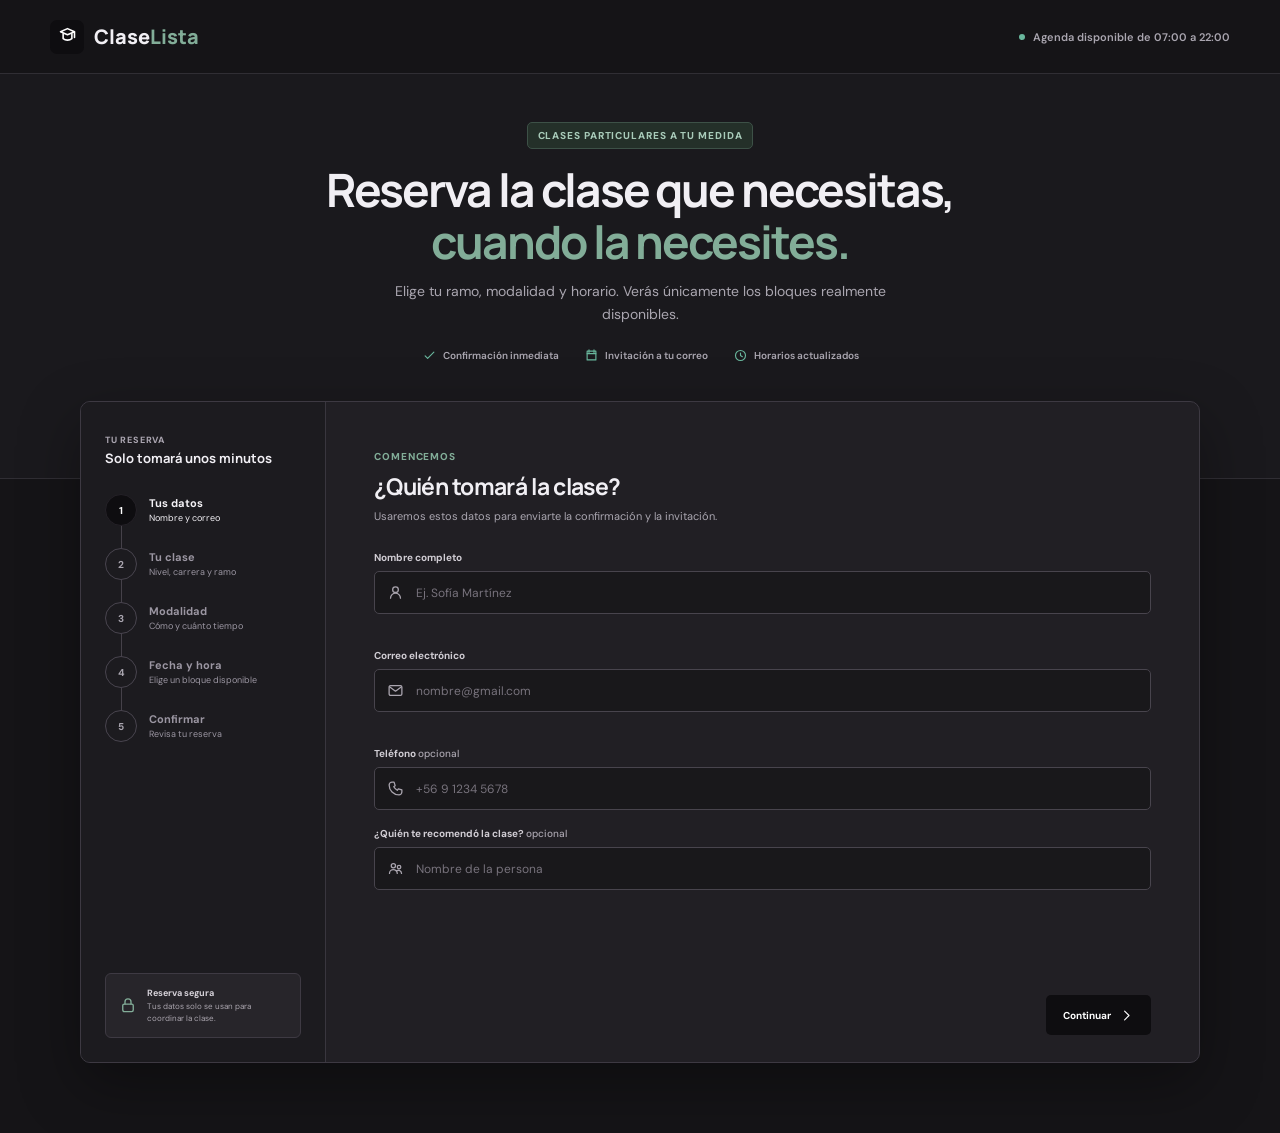
==== index.html @ 302596b5 "Refine home class pricing and travel rules" ====
<!doctype html>
<html lang="es">
  <head>
    <meta charset="UTF-8" />
    <meta name="viewport" content="width=device-width, initial-scale=1" />
    <meta name="description" content="Reserva una clase particular según tu carrera, ramo y disponibilidad." />
    <title>ClaseLista · Agenda tu clase</title>
    <link rel="preconnect" href="https://fonts.googleapis.com" />
    <link rel="preconnect" href="https://fonts.gstatic.com" crossorigin />
    <link href="https://fonts.googleapis.com/css2?family=DM+Sans:wght@400;500;600;700&family=Manrope:wght@600;700;800&display=swap" rel="stylesheet" />
    <link rel="stylesheet" href="styles.css" />
  </head>
  <body>
    <header class="site-header">
      <a class="brand" href="#" aria-label="ClaseLista">
        <span class="brand-mark">
          <svg viewBox="0 0 24 24" aria-hidden="true"><path d="M4 6.5 12 3l8 3.5-8 3.5-8-3.5Z"/><path d="M7 9v5.5c2.8 2.2 7.2 2.2 10 0V9M20 7v6"/></svg>
        </span>
        <span>Clase<span>Lista</span></span>
      </a>
      <div class="header-help">
        <span class="status-dot"></span>
        Agenda disponible de 07:00 a 22:00
      </div>
    </header>

    <main>
      <section class="hero">
        <div class="hero-copy">
          <span class="pill">Clases particulares a tu medida</span>
          <h1>Reserva la clase que necesitas, <em>cuando la necesites.</em></h1>
          <p>Elige tu ramo, modalidad y horario. Verás únicamente los bloques realmente disponibles.</p>
          <div class="trust-row">
            <span><svg viewBox="0 0 24 24"><path d="m5 12.5 4 4 10-10"/></svg> Confirmación inmediata</span>
            <span><svg viewBox="0 0 24 24"><path d="M5 5h14v14H5z"/><path d="M8 3v4M16 3v4M5 9h14"/></svg> Invitación a tu correo</span>
            <span><svg viewBox="0 0 24 24"><circle cx="12" cy="12" r="8"/><path d="M12 8v4l3 2"/></svg> Horarios actualizados</span>
          </div>
        </div>
      </section>

      <section class="booking-shell">
        <aside class="steps-panel">
          <div class="steps-intro">
            <span>Tu reserva</span>
            <strong>Solo tomará unos minutos</strong>
          </div>
          <ol class="steps" id="steps">
            <li class="active" data-step-indicator="1"><i>1</i><div><strong>Tus datos</strong><span>Nombre y correo</span></div></li>
            <li data-step-indicator="2"><i>2</i><div><strong>Tu clase</strong><span>Nivel, carrera y ramo</span></div></li>
            <li data-step-indicator="3"><i>3</i><div><strong>Modalidad</strong><span>Cómo y cuánto tiempo</span></div></li>
            <li data-step-indicator="4"><i>4</i><div><strong>Fecha y hora</strong><span>Elige un bloque disponible</span></div></li>
            <li data-step-indicator="5"><i>5</i><div><strong>Confirmar</strong><span>Revisa tu reserva</span></div></li>
          </ol>
          <div class="secure-note">
            <svg viewBox="0 0 24 24"><rect x="5" y="10" width="14" height="10" rx="2"/><path d="M8 10V7a4 4 0 0 1 8 0v3"/></svg>
            <div><strong>Reserva segura</strong><span>Tus datos solo se usan para coordinar la clase.</span></div>
          </div>
        </aside>

        <div class="booking-card">
          <div class="mobile-progress">
            <div><span id="mobileStepLabel">Paso 1 de 5</span><strong id="mobileStepName">Tus datos</strong></div>
            <span id="progressPercent">20%</span>
            <div class="progress-track"><i id="progressBar"></i></div>
          </div>

          <form id="bookingForm" novalidate>
            <section class="form-step active" data-step="1">
              <div class="step-heading">
                <span class="step-kicker">Comencemos</span>
                <h2>¿Quién tomará la clase?</h2>
                <p>Usaremos estos datos para enviarte la confirmación y la invitación.</p>
              </div>
              <div class="field-grid">
                <label class="field full">
                  <span>Nombre completo</span>
                  <div class="input-wrap">
                    <svg viewBox="0 0 24 24"><circle cx="12" cy="8" r="4"/><path d="M5 20a7 7 0 0 1 14 0"/></svg>
                    <input name="name" autocomplete="name" required placeholder="Ej. Sofía Martínez" />
                  </div>
                  <small class="field-error"></small>
                </label>
                <label class="field full">
                  <span>Correo electrónico</span>
                  <div class="input-wrap">
                    <svg viewBox="0 0 24 24"><rect x="3" y="5" width="18" height="14" rx="2"/><path d="m4 7 8 6 8-6"/></svg>
                    <input name="email" type="email" autocomplete="email" required placeholder="nombre@gmail.com" />
                  </div>
                  <small class="field-error"></small>
                </label>
                <label class="field full">
                  <span>Teléfono <b>opcional</b></span>
                  <div class="input-wrap">
                    <svg viewBox="0 0 24 24"><path d="M7 3h3l1.5 5-2 1.5a15 15 0 0 0 5 5l1.5-2L21 14v3c0 2-2 4-4 4A14 14 0 0 1 3 7c0-2 2-4 4-4Z"/></svg>
                    <input name="phone" type="tel" autocomplete="tel" placeholder="+56 9 1234 5678" />
                  </div>
                </label>
                <label class="field full">
                  <span>¿Quién te recomendó la clase? <b>opcional</b></span>
                  <div class="input-wrap">
                    <svg viewBox="0 0 24 24"><circle cx="9" cy="8" r="3"/><circle cx="17" cy="10" r="2.5"/><path d="M3.5 19a5.5 5.5 0 0 1 11 0M14 15a4.5 4.5 0 0 1 6.5 4"/></svg>
                    <input name="referral" placeholder="Nombre de la persona" />
                  </div>
                </label>
              </div>
            </section>

            <section class="form-step" data-step="2">
              <div class="step-heading">
                <span class="step-kicker">Cuéntame qué necesitas</span>
                <h2>Elige tu nivel y ramo</h2>
                <p>Las opciones se adaptarán según estudies en colegio o universidad.</p>
              </div>
              <fieldset class="choice-group">
                <legend>¿Dónde estudias?</legend>
                <div class="choice-grid two">
                  <label class="choice-card">
                    <input type="radio" name="level" value="Colegio" required />
                    <span class="choice-icon coral"><svg viewBox="0 0 24 24"><path d="M4 10 12 5l8 5-8 5-8-5Z"/><path d="M7 13v4c3 2 7 2 10 0v-4"/></svg></span>
                    <span><strong>Colegio</strong><small>Enseñanza básica o media</small></span>
                    <i class="check"></i>
                  </label>
                  <label class="choice-card">
                    <input type="radio" name="level" value="Universidad" required />
                    <span class="choice-icon purple"><svg viewBox="0 0 24 24"><path d="M3 10h18M5 10v8M9 10v8M15 10v8M19 10v8M3 19h18M12 4l9 4H3l9-4Z"/></svg></span>
                    <span><strong>Universidad</strong><small>Carrera técnica o profesional</small></span>
                    <i class="check"></i>
                  </label>
                </div>
                <small class="group-error"></small>
              </fieldset>

              <div id="schoolFields" class="conditional-fields" hidden>
                <label class="field">
                  <span>Curso</span>
                  <select name="schoolGrade">
                    <option value="">Selecciona tu curso</option>
                    <optgroup label="Enseñanza básica">
                      <option>5° básico</option><option>6° básico</option><option>7° básico</option><option>8° básico</option>
                    </optgroup>
                    <optgroup label="Enseñanza media">
                      <option>1° medio</option><option>2° medio</option><option>3° medio</option><option>4° medio</option>
                    </optgroup>
                  </select>
                  <small class="field-error"></small>
                </label>
                <label class="field">
                  <span>Asignatura</span>
                  <select name="schoolSubject">
                    <option value="">Selecciona una asignatura</option>
                    <option>Matemática</option><option>Física</option><option>Química</option><option>Biología</option>
                    <option>Lenguaje</option><option>Inglés</option><option>Historia</option>
                  </select>
                  <small class="field-error"></small>
                </label>
              </div>

              <div id="universityFields" class="conditional-fields" hidden>
                <label class="field">
                  <span>Carrera</span>
                  <select name="career" id="careerSelect">
                    <option value="">Selecciona tu carrera</option>
                  </select>
                  <small class="field-error"></small>
                </label>
                <label class="field">
                  <span>Ramo</span>
                  <select name="subject" id="subjectSelect" disabled>
                    <option value="">Primero selecciona una carrera</option>
                  </select>
                  <small class="field-error"></small>
                </label>
              </div>
              <label class="field topic-field">
                <span>¿Qué contenido necesitas revisar? <b>opcional</b></span>
                <textarea name="topic" rows="3" placeholder="Ej. Derivadas parciales, preparación para una prueba..."></textarea>
              </label>
            </section>

            <section class="form-step" data-step="3">
              <div class="step-heading">
                <span class="step-kicker">Personaliza tu clase</span>
                <h2>¿Cómo prefieres estudiar?</h2>
                <p>Elige una modalidad y la duración que más te acomode.</p>
              </div>
              <fieldset class="choice-group">
                <legend>Tipo de clase</legend>
                <div class="choice-grid two">
                  <label class="choice-card">
                    <input type="radio" name="classType" value="Individual" required />
                    <span class="choice-icon green"><svg viewBox="0 0 24 24"><circle cx="12" cy="8" r="4"/><path d="M5 20a7 7 0 0 1 14 0"/></svg></span>
                    <span><strong>Individual</strong><small>Clase para una persona</small></span>
                    <i class="check"></i>
                  </label>
                  <label class="choice-card">
                    <input type="radio" name="classType" value="Grupal" required />
                    <span class="choice-icon green"><svg viewBox="0 0 24 24"><circle cx="8" cy="8" r="3"/><circle cx="17" cy="9" r="3"/><path d="M2.5 19a5.5 5.5 0 0 1 11 0M13 15a5 5 0 0 1 8.5 4"/></svg></span>
                    <span><strong>Grupal</strong><small>Clase para dos o más personas</small></span>
                    <i class="check"></i>
                  </label>
                </div>
                <small class="group-error"></small>
              </fieldset>

              <div class="group-members" id="groupMembers" hidden>
                <div class="group-members-heading">
                  <div><strong>Correos de los integrantes</strong><span>Todos recibirán la invitación de Calendar.</span></div>
                  <button type="button" id="addMemberButton"><svg viewBox="0 0 24 24"><path d="M12 5v14M5 12h14"/></svg> Agregar correo</button>
                </div>
                <div id="memberEmailList"></div>
                <small class="group-members-error" id="memberEmailsError"></small>
              </div>

              <fieldset class="choice-group">
                <legend>Modalidad</legend>
                <div class="choice-grid three">
                  <label class="choice-card vertical">
                    <input type="radio" name="modality" value="Online" required />
                    <span class="choice-icon blue"><svg viewBox="0 0 24 24"><rect x="3" y="5" width="18" height="13" rx="2"/><path d="M8 21h8M12 18v3"/></svg></span>
                    <span><strong>Online</strong><small>Google Meet</small></span><i class="check"></i>
                  </label>
                  <label class="choice-card vertical">
                    <input type="radio" name="modality" value="Universidad" required />
                    <span class="choice-icon purple"><svg viewBox="0 0 24 24"><path d="M4 20h16M6 20V9l6-4 6 4v11M9 12h6M9 16h6"/></svg></span>
                    <span><strong>Universidad</strong><small>Punto acordado</small></span><i class="check"></i>
                  </label>
                  <label class="choice-card vertical">
                    <input type="radio" name="modality" value="A domicilio" required />
                    <span class="choice-icon green"><svg viewBox="0 0 24 24"><path d="m3 11 9-7 9 7M5 10v10h14V10M9 20v-6h6v6"/></svg></span>
                    <span><strong>A domicilio</strong><small>Voy a tu dirección</small></span><i class="check"></i>
                  </label>
                </div>
                <small class="group-error"></small>
              </fieldset>

              <label class="field location-field" id="locationField" hidden>
                <span id="locationLabel">Lugar de la clase</span>
                <div class="input-wrap">
                  <svg viewBox="0 0 24 24"><path d="M20 10c0 5-8 11-8 11S4 15 4 10a8 8 0 1 1 16 0Z"/><circle cx="12" cy="10" r="2.5"/></svg>
                  <input name="location" placeholder="Escribe la dirección o lugar" />
                </div>
                <small class="field-error"></small>
              </label>
              <div class="travel-quote" id="travelQuote" hidden>
                <svg viewBox="0 0 24 24"><path d="M4 17h16M6 17l1-7h10l1 7M8 10l1-3h6l1 3M7 20h.01M17 20h.01"/></svg>
                <div><span>Costo adicional por clase a domicilio</span><strong id="travelQuotePrice"></strong><small id="travelQuoteDetail"></small></div>
              </div>

              <fieldset class="choice-group duration-group">
                <legend>Duración</legend>
                <div class="duration-grid" id="durationGrid">
                  <label><input type="radio" name="duration" value="60" required /><span><strong>1 hora</strong><small data-price="60">$15.000</small></span></label>
                  <label><input type="radio" name="duration" value="90" required /><span><strong>1,5 horas</strong><small data-price="90">$22.500</small></span></label>
                  <label><input type="radio" name="duration" value="120" required /><span><strong>2 horas</strong><small data-price="120">$30.000</small></span></label>
                </div>
                <p class="price-note">Valor base: <strong>$15.000 por hora</strong>. El total se muestra antes de confirmar.</p>
                <small class="group-error"></small>
              </fieldset>
            </section>

            <section class="form-step schedule-step" data-step="4">
              <div class="step-heading">
                <span class="step-kicker">Horarios disponibles</span>
                <h2>Elige el día y la hora</h2>
                <p>Solo mostramos bloques compatibles con la duración elegida y la agenda actual.</p>
              </div>
              <div class="schedule-layout">
                <div class="calendar">
                  <div class="calendar-header">
                    <button type="button" id="previousMonth" aria-label="Mes anterior"><svg viewBox="0 0 24 24"><path d="m15 5-7 7 7 7"/></svg></button>
                    <strong id="monthTitle"></strong>
                    <button type="button" id="nextMonth" aria-label="Mes siguiente"><svg viewBox="0 0 24 24"><path d="m9 5 7 7-7 7"/></svg></button>
                  </div>
                  <div class="weekdays"><span>Lun</span><span>Mar</span><span>Mié</span><span>Jue</span><span>Vie</span><span>Sáb</span><span>Dom</span></div>
                  <div class="calendar-days" id="calendarDays"></div>
                  <div class="calendar-legend"><i></i> Día con horarios disponibles</div>
                </div>
                <div class="time-panel">
                  <div class="time-heading">
                    <div><span>Horarios para</span><strong id="selectedDateLabel">Selecciona un día</strong></div>
                    <button type="button" id="refreshAvailability" title="Actualizar disponibilidad"><svg viewBox="0 0 24 24"><path d="M20 11a8 8 0 1 0-2 5.5M20 5v6h-6"/></svg></button>
                  </div>
                  <div class="availability-status" id="availabilityStatus"></div>
                  <div class="time-slots" id="timeSlots">
                    <div class="slot-placeholder"><svg viewBox="0 0 24 24"><path d="M5 5h14v14H5zM8 3v4M16 3v4M5 9h14"/></svg><span>Selecciona una fecha para ver las horas.</span></div>
                  </div>
                </div>
              </div>
              <small class="schedule-error" id="scheduleError"></small>
            </section>

            <section class="form-step" data-step="5">
              <div class="step-heading">
                <span class="step-kicker">Ya casi está</span>
                <h2>Revisa y confirma tu clase</h2>
                <p>Al confirmar recibirás una invitación de Google Calendar en tu correo.</p>
              </div>
              <div class="summary-card">
                <div class="summary-main">
                  <span class="summary-date"><strong id="summaryDay"></strong><small id="summaryMonth"></small></span>
                  <div><span id="summarySubject"></span><h3 id="summaryTitle"></h3><p id="summaryDateTime"></p></div>
                </div>
                <div class="summary-grid">
                  <div><svg viewBox="0 0 24 24"><circle cx="12" cy="12" r="8"/><path d="M12 8v4l3 2"/></svg><span>Duración<strong id="summaryDuration"></strong></span></div>
                  <div><svg viewBox="0 0 24 24"><path d="M20 10c0 5-8 11-8 11S4 15 4 10a8 8 0 1 1 16 0Z"/><circle cx="12" cy="10" r="2.5"/></svg><span>Modalidad<strong id="summaryModality"></strong></span></div>
                  <div><svg viewBox="0 0 24 24"><circle cx="12" cy="8" r="4"/><path d="M5 20a7 7 0 0 1 14 0"/></svg><span>Estudiante<strong id="summaryStudent"></strong></span></div>
                  <div><svg viewBox="0 0 24 24"><circle cx="8" cy="8" r="3"/><circle cx="17" cy="9" r="3"/><path d="M2.5 19a5.5 5.5 0 0 1 11 0M13 15a5 5 0 0 1 8.5 4"/></svg><span>Tipo de clase<strong id="summaryClassType"></strong></span></div>
                  <div><svg viewBox="0 0 24 24"><rect x="3" y="5" width="18" height="14" rx="2"/><path d="m4 7 8 6 8-6"/></svg><span>Invitación a<strong id="summaryEmail"></strong></span></div>
                </div>
                <div class="summary-breakdown" id="summaryTravelBreakdown" hidden><span>Clase</span><strong id="summaryBasePrice"></strong><span>Adicional a domicilio</span><strong id="summaryTravelPrice"></strong></div>
                <div class="summary-total"><span>Total de la clase<small>Clase y traslado, cuando corresponda</small></span><strong id="summaryPrice"></strong></div>
              </div>
              <label class="terms"><input type="checkbox" name="terms" required /><i></i><span>Confirmo que los datos son correctos y acepto que me contacten para coordinar esta clase.</span></label>
              <small class="terms-error"></small>
              <div class="calendar-notice"><svg viewBox="0 0 24 24"><path d="M5 5h14v14H5zM8 3v4M16 3v4M5 9h14"/><path d="m9 14 2 2 4-4"/></svg><span>La reserva se agregará automáticamente al calendario y recibirás la invitación en <strong id="noticeEmail"></strong>.</span></div>
            </section>

            <div class="form-alert" id="formAlert" role="alert"></div>
            <div class="form-actions">
              <button class="button back" id="backButton" type="button" hidden><svg viewBox="0 0 24 24"><path d="m15 5-7 7 7 7"/></svg> Atrás</button>
              <span></span>
              <button class="button primary" id="nextButton" type="button">Continuar <svg viewBox="0 0 24 24"><path d="m9 5 7 7-7 7"/></svg></button>
              <button class="button primary confirm" id="submitButton" type="submit" hidden>Confirmar reserva <svg viewBox="0 0 24 24"><path d="m5 12.5 4 4 10-10"/></svg></button>
            </div>
          </form>
        </div>
      </section>
    </main>

    <dialog id="successDialog" class="success-dialog">
      <div class="success-icon"><svg viewBox="0 0 24 24"><path d="m5 12.5 4 4 10-10"/></svg></div>
      <span class="step-kicker">Reserva confirmada</span>
      <h2>¡Tu clase quedó agendada!</h2>
      <p id="successMessage"></p>
      <div class="success-details" id="successDetails"></div>
      <a class="button calendar-link" id="calendarLink" target="_blank" rel="noopener" hidden>Ver evento en Google Calendar</a>
      <button class="button primary" id="newBookingButton" type="button">Agendar otra clase</button>
    </dialog>

    <div class="toast" id="toast" role="status"></div>
    <script src="app.js"></script>
  </body>
</html>
---- styles.css ----
:root {
  --ink: #18171b;
  --muted: #706d75;
  --line: #dedce1;
  --surface: #fff;
  --soft: #f3f2f4;
  --primary: #527565;
  --primary-dark: #3f5d50;
  --primary-soft: #e5ece8;
  --green: #276e59;
  --danger: #9b3c43;
  --shadow: 0 18px 48px rgba(20, 18, 24, .09);
}

* { box-sizing: border-box; }
html { min-width: 320px; background: #f3f2f4; }
body { margin: 0; overflow-x: hidden; color: var(--ink); font-family: "DM Sans", system-ui, sans-serif; -webkit-font-smoothing: antialiased; }
button, input, select, textarea { font: inherit; }
button { color: inherit; }
svg { display: block; fill: none; stroke: currentColor; stroke-linecap: round; stroke-linejoin: round; stroke-width: 1.8; }
[hidden] { display: none !important; }

.site-header {
  display: flex; align-items: center; justify-content: space-between; height: 74px; padding: 0 max(24px, calc((100% - 1180px) / 2));
  border-bottom: 1px solid var(--line); background: rgba(255,255,255,.96); backdrop-filter: blur(8px);
}
.brand { display: flex; align-items: center; gap: 10px; color: var(--ink); font-family: Manrope, sans-serif; font-size: 20px; font-weight: 800; text-decoration: none; }
.brand > span:last-child span { color: var(--primary); }
.brand-mark { display: grid; width: 34px; height: 34px; place-items: center; border-radius: 7px; color: #fff; background: #211f25; }
.brand-mark svg { width: 21px; }
.header-help { display: flex; align-items: center; gap: 8px; color: var(--muted); font-size: 11px; font-weight: 600; }
.status-dot { width: 6px; height: 6px; border-radius: 50%; background: var(--green); }

.hero { padding: 48px 24px 115px; border-bottom: 1px solid var(--line); background: #eeedef; text-align: center; }
.hero-copy { max-width: 750px; margin: auto; }
.pill, .step-kicker { display: inline-block; color: var(--primary); font-size: 10px; font-weight: 800; letter-spacing: .09em; text-transform: uppercase; }
.pill { padding: 6px 10px; border: 1px solid #d8d4e3; border-radius: 5px; background: #e7e4eb; }
.hero h1 { margin: 15px auto 12px; overflow-wrap: anywhere; font-family: Manrope, sans-serif; font-size: clamp(30px, 4vw, 46px); line-height: 1.13; letter-spacing: -.045em; }
.hero h1 em { color: var(--primary); font-style: normal; }
.hero > div > p { max-width: 560px; margin: auto; color: var(--muted); font-size: 14px; line-height: 1.65; }
.trust-row { display: flex; justify-content: center; gap: 25px; margin-top: 22px; color: #676271; font-size: 10px; font-weight: 600; }
.trust-row span { display: flex; align-items: center; gap: 6px; }
.trust-row svg { width: 15px; color: var(--green); }

.booking-shell { display: grid; grid-template-columns: 245px minmax(0,1fr); width: min(1120px, calc(100% - 40px)); min-height: 660px; margin: -78px auto 70px; overflow: hidden; border: 1px solid #d7d5da; border-radius: 10px; background: var(--surface); box-shadow: var(--shadow); }
.steps-panel { display: flex; flex-direction: column; padding: 32px 24px 24px; border-right: 1px solid var(--line); background: #f4f3f5; }
.steps-intro { display: grid; margin-bottom: 27px; }
.steps-intro span { color: #aaa5b0; font-size: 9px; font-weight: 800; letter-spacing: .09em; text-transform: uppercase; }
.steps-intro strong { margin-top: 3px; font-family: Manrope, sans-serif; font-size: 13px; }
.steps { position: relative; display: grid; gap: 22px; margin: 0; padding: 0; list-style: none; }
.steps::before { position: absolute; top: 18px; bottom: 18px; left: 16px; width: 1px; background: #dedbe4; content: ""; }
.steps li { position: relative; display: flex; align-items: center; gap: 12px; color: #9b96a2; }
.steps i { position: relative; z-index: 1; display: grid; width: 32px; height: 32px; flex: 0 0 auto; place-items: center; border: 1px solid #d4d1d8; border-radius: 50%; background: #f4f3f5; font-size: 10px; font-style: normal; font-weight: 700; }
.steps div { display: grid; gap: 2px; }
.steps strong { font-size: 11px; }
.steps span { font-size: 9px; }
.steps li.active { color: var(--ink); }
.steps li.active i { color: #fff; border-color: #242127; background: #242127; }
.steps li.complete i { overflow: hidden; color: transparent; border-color: #b8b3c4; background: #e5e2e9; }
.steps li.complete i::after { position: absolute; color: var(--primary); content: "✓"; font-size: 12px; }
.secure-note { display: flex; gap: 10px; margin-top: auto; padding: 13px; border: 1px solid #dedbe1; border-radius: 6px; color: #817b88; background: #ebe9ed; }
.secure-note svg { width: 18px; flex: 0 0 auto; color: #8275d1; }
.secure-note div { display: grid; gap: 2px; }
.secure-note strong { color: #605b65; font-size: 9px; }
.secure-note span { font-size: 8px; line-height: 1.45; }

.booking-card { min-width: 0; }
.mobile-progress { display: none; }
#bookingForm { display: flex; min-height: 660px; flex-direction: column; }
.form-step { display: none; padding: 42px 48px 20px; animation: enter .24s ease; }
.form-step.active { display: block; }
@keyframes enter { from { opacity: 0; transform: translateX(8px); } }
.step-heading { margin-bottom: 28px; }
.step-heading h2 { margin: 5px 0 7px; font-family: Manrope, sans-serif; font-size: 23px; letter-spacing: -.03em; }
.step-heading p { margin: 0; color: var(--muted); font-size: 11px; }
.field-grid, .conditional-fields { display: grid; grid-template-columns: 1fr 1fr; gap: 17px; }
.field { display: grid; gap: 7px; }
.field.full { grid-column: 1/-1; }
.field > span, .choice-group legend { color: #5e5966; font-size: 10px; font-weight: 700; }
.field > span b { color: #aaa5af; font-weight: 500; }
.input-wrap { display: flex; align-items: center; gap: 10px; height: 43px; padding: 0 12px; border: 1px solid #d7d4da; border-radius: 5px; background: #fff; transition: .15s ease; }
.input-wrap:focus-within { border-color: #625778; box-shadow: 0 0 0 2px rgba(73,61,117,.08); }
.input-wrap svg { width: 17px; flex: 0 0 auto; color: #aaa5af; }
.input-wrap input { width: 100%; border: 0; outline: 0; color: var(--ink); background: transparent; font-size: 12px; }
input::placeholder, textarea::placeholder { color: #b1adb7; }
.field select, .field textarea { width: 100%; border: 1px solid #d7d4da; border-radius: 5px; outline: 0; color: var(--ink); background: #fff; font-size: 12px; }
.field select { height: 43px; padding: 0 11px; }
.field textarea { padding: 11px; resize: vertical; }
.field select:focus, .field textarea:focus { border-color: #625778; box-shadow: 0 0 0 2px rgba(73,61,117,.08); }
.field-error, .group-error, .schedule-error, .terms-error { min-height: 11px; color: var(--danger); font-size: 9px; }
.field.invalid .input-wrap, .field.invalid select, .field.invalid textarea { border-color: #e38b91; }
.choice-group { margin: 0 0 22px; padding: 0; border: 0; }
.choice-group legend { margin-bottom: 9px; }
.choice-grid { display: grid; gap: 11px; }
.choice-grid.two { grid-template-columns: 1fr 1fr; }
.choice-grid.three { grid-template-columns: repeat(3, 1fr); }
.choice-card { position: relative; display: flex; align-items: center; gap: 11px; min-height: 68px; padding: 12px; border: 1px solid #dcd9df; border-radius: 6px; cursor: pointer; transition: .15s ease; }
.choice-card:hover { border-color: #88828e; }
.choice-card:has(input:checked) { border-color: #465e53; background: #f1f5f3; box-shadow: inset 3px 0 #527565; }
.choice-card input { position: absolute; opacity: 0; }
.choice-icon { display: grid; width: 36px; height: 36px; flex: 0 0 auto; place-items: center; border-radius: 5px; }
.choice-icon svg { width: 19px; }
.choice-icon.coral { color: #74483f; background: #eee5e2; }
.choice-icon.purple { color: var(--primary); background: #e3ebe7; }
.choice-icon.blue { color: #3f596d; background: #e4e9ed; }
.choice-icon.green { color: var(--green); background: #e2e9e6; }
.choice-card > span:nth-of-type(2) { display: grid; gap: 2px; }
.choice-card strong { font-size: 11px; }
.choice-card small { color: var(--muted); font-size: 8px; }
.check { position: absolute; top: 9px; right: 9px; display: none; width: 15px; height: 15px; place-items: center; border-radius: 3px; color: #fff; background: #322d38; }
.check::after { content: "✓"; font-size: 9px; font-style: normal; }
.choice-card:has(input:checked) .check { display: grid; }
.choice-card.vertical { min-height: 105px; flex-direction: column; justify-content: center; text-align: center; }
.conditional-fields { margin: 3px 0 20px; padding: 17px; border: 1px solid #e1dfe3; border-radius: 6px; background: #f5f4f6; }
.topic-field { margin-top: 6px; }
.location-field { margin: -8px 0 20px; }
.travel-quote { display:flex; align-items:center; gap:11px; margin:-8px 0 20px; padding:11px 13px; border:1px solid #3d5147; border-radius:5px; background:#202b25; }
.travel-quote svg { width:22px; flex:0 0 auto; color:var(--primary); }
.travel-quote div { display:grid; grid-template-columns:1fr auto; width:100%; gap:2px 10px; }
.travel-quote span { color:#a8c3b6; font-size:9px; }
.travel-quote strong { grid-row:1/3; grid-column:2; align-self:center; color:#c4dfd1; font:700 12px Manrope,sans-serif; }
.travel-quote small { color:#7f9a8d; font-size:8px; }
.group-members { margin: -8px 0 22px; padding: 15px; border: 1px solid #dedbe1; border-radius: 6px; background: #f5f4f6; }
.group-members-heading { display: flex; align-items: center; justify-content: space-between; gap: 12px; margin-bottom: 10px; }
.group-members-heading > div { display: grid; gap: 2px; }
.group-members-heading strong { font-size: 10px; }
.group-members-heading span { color: var(--muted); font-size: 8px; }
.group-members-heading button { display: inline-flex; align-items: center; gap: 5px; padding: 6px 8px; border: 0; border-radius: 4px; color: var(--primary); background: var(--primary-soft); font-size: 8px; font-weight: 700; cursor: pointer; }
.group-members-heading button svg { width: 13px; }
#memberEmailList { display: grid; gap: 8px; }
.member-email-row { display: grid; grid-template-columns: 1fr 32px; gap: 7px; }
.member-email-row .input-wrap { height: 38px; }
.remove-member { display: grid; width: 32px; height: 38px; place-items: center; border: 0; border-radius: 4px; color: var(--muted); background: transparent; cursor: pointer; }
.remove-member:hover { color: var(--danger); background: var(--soft); }
.remove-member svg { width: 15px; }
.group-members-error { display: block; min-height: 11px; margin-top: 5px; color: var(--danger); font-size: 9px; }
.duration-group { margin-top: 2px; }
.duration-grid { display: grid; grid-template-columns: repeat(3,1fr); gap: 10px; }
.duration-grid label { cursor: pointer; }
.duration-grid label.disabled { opacity:.35; cursor:not-allowed; }
.duration-grid label.disabled span { border-style:dashed; }
.duration-grid input { position: absolute; opacity: 0; }
.duration-grid span { display: grid; place-items: center; min-height: 62px; border: 1px solid #dcd9df; border-radius: 5px; transition: .15s ease; }
.duration-grid input:checked + span { border-color: #3f3946; color: #302a39; background: #ebe8ee; box-shadow: inset 0 -2px var(--primary); }
.duration-grid strong { font-size: 11px; }
.duration-grid small { margin-top: -8px; color: var(--muted); font-size: 9px; }
.price-note { margin: 9px 2px 0; color: var(--muted); font-size: 9px; }

.schedule-step { padding-right: 36px; padding-left: 36px; }
.schedule-layout { display: grid; grid-template-columns: 1fr .8fr; overflow: hidden; border: 1px solid var(--line); border-radius: 7px; }
.calendar { padding: 18px; border-right: 1px solid var(--line); }
.calendar-header { display: flex; align-items: center; justify-content: space-between; margin-bottom: 15px; }
.calendar-header strong { font-family: Manrope, sans-serif; font-size: 12px; text-transform: capitalize; }
.calendar-header button, .time-heading button { display: grid; width: 30px; height: 30px; place-items: center; border: 0; border-radius: 8px; color: #817c87; background: transparent; cursor: pointer; }
.calendar-header button:hover, .time-heading button:hover { background: var(--soft); }
.calendar-header svg, .time-heading button svg { width: 16px; }
.weekdays, .calendar-days { display: grid; grid-template-columns: repeat(7, 1fr); text-align: center; }
.weekdays span { padding: 5px 0 9px; color: #aaa5af; font-size: 8px; font-weight: 700; text-transform: uppercase; }
.calendar-day { position: relative; display: grid; width: 34px; height: 34px; margin: 2px auto; place-items: center; border: 0; border-radius: 50%; color: #58535e; background: transparent; font-size: 10px; cursor: pointer; }
.calendar-day:hover:not(:disabled) { background: var(--primary-soft); }
.calendar-day.available::after { position: absolute; bottom: 3px; width: 3px; height: 3px; border-radius: 50%; background: var(--primary); content: ""; }
.calendar-day.today { box-shadow: inset 0 0 0 1px #c7c1d0; }
.calendar-day.selected { color: #fff; background: #29252d; }
.calendar-day.selected::after { background: #fff; }
.calendar-day:disabled { color: #d2ced6; cursor: default; }
.calendar-day.other-month { color: #c4c0c9; }
.calendar-legend { display: flex; align-items: center; gap: 6px; margin: 12px 3px 0; color: #98939d; font-size: 8px; }
.calendar-legend i { width: 5px; height: 5px; border-radius: 50%; background: var(--primary); }
.time-panel { min-height: 315px; padding: 18px; background: #f5f4f6; }
.time-heading { display: flex; align-items: center; justify-content: space-between; margin-bottom: 13px; }
.time-heading div { display: grid; gap: 2px; }
.time-heading span { color: #aaa5af; font-size: 8px; text-transform: uppercase; }
.time-heading strong { font-size: 11px; text-transform: capitalize; }
.availability-status { margin-bottom: 8px; color: var(--muted); font-size: 8px; }
.availability-status.live { color: var(--green); }
.time-slots { display: grid; grid-template-columns: 1fr 1fr; gap: 7px; max-height: 255px; overflow-y: auto; padding-right: 2px; }
.time-slot { height: 35px; border: 1px solid #d7d4da; border-radius: 4px; color: #4a464e; background: #fff; font-size: 9px; font-weight: 700; cursor: pointer; }
.time-slot:hover { border-color: #77717c; }
.time-slot.selected { color: #fff; border-color: #29252d; background: #29252d; }
.slot-placeholder, .no-slots { grid-column: 1/-1; display: grid; min-height: 205px; place-items: center; align-content: center; gap: 8px; color: #aaa5af; text-align: center; font-size: 9px; }
.slot-placeholder svg, .no-slots svg { width: 27px; }
.slot-loading { grid-column: 1/-1; display: grid; min-height: 205px; place-items: center; color: var(--muted); font-size: 9px; }
.slot-loading::before { width: 23px; height: 23px; margin-bottom: -70px; border: 2px solid #ddd8f2; border-top-color: var(--primary); border-radius: 50%; content: ""; animation: spin .7s linear infinite; }
@keyframes spin { to { transform: rotate(360deg); } }

.summary-card { overflow: hidden; border: 1px solid var(--line); border-radius: 7px; }
.summary-main { display: flex; align-items: center; gap: 15px; padding: 18px; background: #f5f4f6; }
.summary-date { display: grid; width: 51px; height: 55px; flex: 0 0 auto; place-items: center; align-content: center; border-radius: 5px; color: #fff; background: #29252d; }
.summary-date strong { font-family: Manrope, sans-serif; font-size: 20px; line-height: 1; }
.summary-date small { margin-top: 2px; font-size: 8px; text-transform: uppercase; }
.summary-main > div { min-width: 0; }
.summary-main > div > span { color: var(--primary); font-size: 8px; font-weight: 800; text-transform: uppercase; }
.summary-main h3 { margin: 3px 0; overflow: hidden; font-family: Manrope, sans-serif; font-size: 15px; text-overflow: ellipsis; white-space: nowrap; }
.summary-main p { margin: 0; color: var(--muted); font-size: 9px; text-transform: capitalize; }
.summary-grid { display: grid; grid-template-columns: 1fr 1fr; gap: 0; padding: 5px 18px; }
.summary-grid > div { display: flex; align-items: center; gap: 10px; padding: 12px 5px; border-bottom: 1px solid #f0edf2; }
.summary-grid svg { width: 17px; flex: 0 0 auto; color: #8b7ddc; }
.summary-grid span { display: grid; color: #a29da7; font-size: 8px; }
.summary-grid strong { max-width: 200px; overflow: hidden; color: #56515c; font-size: 9px; text-overflow: ellipsis; white-space: nowrap; }
.summary-total { display: flex; align-items: center; justify-content: space-between; padding: 14px 20px; background: #f7f6f8; }
.summary-breakdown { display:grid; grid-template-columns:1fr auto; gap:7px 14px; padding:12px 20px; border-top:1px solid #343138; background:#211f24; font-size:9px; }
.summary-breakdown span { color:#99949e; }
.summary-breakdown strong { color:#d9d5db; }
.summary-total span { display: grid; font-size: 10px; font-weight: 700; }
.summary-total small { color: #aaa5af; font-size: 8px; font-weight: 400; }
.summary-total > strong { color: var(--primary); font-family: Manrope, sans-serif; font-size: 17px; }
.terms { display: flex; align-items: flex-start; gap: 9px; margin-top: 15px; color: #77727d; font-size: 9px; line-height: 1.5; cursor: pointer; }
.terms input { position: absolute; opacity: 0; }
.terms i { display: grid; width: 16px; height: 16px; flex: 0 0 auto; place-items: center; border: 1px solid #d3cfd8; border-radius: 4px; }
.terms input:checked + i { color: #fff; border-color: var(--primary); background: var(--primary); }
.terms input:checked + i::after { content: "✓"; font-size: 10px; font-style: normal; }
.calendar-notice { display: flex; align-items: center; gap: 9px; margin-top: 14px; padding: 10px 12px; border: 1px solid #ddd9e3; border-radius: 5px; color: #625d68; background: #eeecf1; font-size: 8px; }
.calendar-notice svg { width: 20px; flex: 0 0 auto; color: var(--primary); }
.form-alert { min-height: 15px; margin: auto 48px 0; color: var(--danger); font-size: 9px; }
.form-actions { display: flex; align-items: center; gap: 10px; padding: 15px 48px 27px; }
.form-actions > span { flex: 1; }
.button { display: inline-flex; align-items: center; justify-content: center; gap: 8px; height: 40px; padding: 0 17px; border: 0; border-radius: 5px; font-size: 10px; font-weight: 700; text-decoration: none; cursor: pointer; transition: .15s ease; }
.button svg { width: 15px; }
.button.primary { color: #fff; background: #29252d; }
.button.primary:hover { background: var(--primary-dark); transform: translateY(-1px); }
.button.back { color: #736e79; background: transparent; }
.button:disabled { opacity: .65; cursor: wait; transform: none !important; }

.success-dialog { width: min(470px, calc(100% - 28px)); padding: 36px; border: 0; border-radius: 9px; color: var(--ink); text-align: center; box-shadow: 0 24px 70px rgba(20,18,24,.25); }
.success-dialog::backdrop { background: rgba(35,29,48,.45); backdrop-filter: blur(3px); }
.success-icon { display: grid; width: 52px; height: 52px; margin: 0 auto 18px; place-items: center; border-radius: 50%; color: #fff; background: var(--green); }
.success-icon svg { width: 28px; stroke-width: 2.2; }
.success-dialog h2 { margin: 6px 0 8px; font-family: Manrope, sans-serif; font-size: 22px; }
.success-dialog > p { margin: 0 auto 18px; color: var(--muted); font-size: 11px; line-height: 1.55; }
.success-details { margin-bottom: 18px; padding: 13px; border-radius: 10px; background: var(--soft); font-size: 10px; line-height: 1.6; }
.success-dialog .button { width: 100%; margin-top: 8px; }
.calendar-link { color: var(--primary); border: 1px solid #d6d0f6; background: #f5f2ff; }
.toast { position: fixed; z-index: 50; right: 22px; bottom: 22px; padding: 11px 15px; border-radius: 4px; opacity: 0; color: #fff; background: #242127; font-size: 10px; pointer-events: none; transform: translateY(8px); transition: .2s ease; }
.toast.visible { opacity: 1; transform: none; }

@media (max-width: 850px) {
  .hero { padding-bottom: 90px; }
  .booking-shell { grid-template-columns: 190px 1fr; margin-top: -55px; }
  .steps-panel { padding: 28px 17px 20px; }
  .form-step { padding-right: 28px; padding-left: 28px; }
  .form-actions { padding-right: 28px; padding-left: 28px; }
  .form-alert { margin-right: 28px; margin-left: 28px; }
  .schedule-layout { grid-template-columns: 1fr; }
  .calendar { border-right: 0; border-bottom: 1px solid var(--line); }
}

@media (max-width: 650px) {
  .site-header { height: 64px; padding: 0 17px; }
  .header-help { display: none; }
  .hero { padding: 34px 20px 75px; }
  .hero h1 { font-size: 31px; }
  .hero-copy { min-width: 0; }
  .trust-row { flex-wrap: wrap; gap: 10px 18px; }
  .booking-shell { display: block; width: calc(100% - 24px); min-height: 0; margin: -44px auto 35px; border-radius: 15px; }
  .steps-panel { display: none; }
  .mobile-progress { display: grid; grid-template-columns: 1fr auto; gap: 4px; padding: 17px 20px 12px; border-bottom: 1px solid var(--line); }
  .mobile-progress > div:first-child { display: grid; }
  .mobile-progress span { color: var(--muted); font-size: 8px; }
  .mobile-progress strong { font-size: 11px; }
  .progress-track { grid-column: 1/-1; height: 3px; margin-top: 7px; overflow: hidden; border-radius: 3px; background: #eae7ee; }
  .progress-track i { display: block; width: 20%; height: 100%; background: var(--primary); transition: width .2s ease; }
  #bookingForm { min-height: 0; }
  .form-step, .schedule-step { padding: 27px 20px 14px; }
  .step-heading { margin-bottom: 23px; }
  .step-heading h2 { font-size: 20px; }
  .field-grid, .conditional-fields { grid-template-columns: 1fr; }
  .choice-grid.three { grid-template-columns: 1fr; }
  .choice-card.vertical { min-height: 65px; flex-direction: row; justify-content: flex-start; text-align: left; }
  .duration-grid { gap: 6px; }
  .calendar { padding: 14px 10px; }
  .calendar-day { width: 33px; height: 33px; }
  .form-actions { padding: 14px 20px 22px; }
  .form-alert { margin-right: 20px; margin-left: 20px; }
}

@media (max-width: 420px) {
  .hero h1 { font-size: 27px; }
  .hero > div > p { font-size: 12px; }
  .trust-row span:last-child { display: none; }
  .choice-grid.two { grid-template-columns: 1fr; }
  .choice-card { min-height: 62px; }
  .summary-grid { grid-template-columns: 1fr; }
  .summary-grid > div { padding: 9px 5px; }
  .form-actions .button { padding: 0 13px; }
}

@media (prefers-reduced-motion: reduce) {
  *, *::before, *::after { scroll-behavior: auto !important; animation-duration: .01ms !important; transition-duration: .01ms !important; }
}

/* Tema oscuro */
:root {
  color-scheme: dark;
  --ink: #f1eff4;
  --muted: #aaa6b0;
  --line: #39363e;
  --surface: #211f24;
  --soft: #29272c;
  --primary: #82ad98;
  --primary-dark: #6f9985;
  --primary-soft: #293b33;
  --green: #69b79d;
  --danger: #ef8b92;
  --shadow: 0 22px 60px rgba(0, 0, 0, .34);
}

html,
body {
  background: #151417;
}

.site-header {
  border-color: #302e34;
  background: rgba(22, 21, 24, .96);
}

.brand,
.hero h1,
.steps-intro strong,
.step-heading h2,
.field input,
.field select,
.field textarea,
.summary-main h3,
.calendar-header strong,
.time-heading strong {
  color: var(--ink);
}

.brand-mark,
.button.primary,
.steps li.active i,
.calendar-day.selected,
.time-slot.selected,
.summary-date {
  background: #0e0d10;
}

.header-help,
.hero > div > p,
.step-heading p,
.steps,
.field-error,
.summary-main p {
  color: var(--muted);
}

.hero {
  border-color: #302e34;
  background: #1a191d;
}

.pill {
  color: #a8cbb9;
  border-color: #3d5147;
  background: #243029;
}

.trust-row {
  color: #aaa6b0;
}

.booking-shell {
  border-color: #3d3942;
  background: var(--surface);
}

.steps-panel {
  border-color: var(--line);
  background: #1c1b1f;
}

.steps::before {
  background: #454149;
}

.steps i {
  color: #aaa6b0;
  border-color: #49454f;
  background: #1c1b1f;
}

.steps li.active {
  color: #f4f2f6;
}

.steps li.complete i {
  border-color: #536a5f;
  background: #29372f;
}

.steps li.complete i::after,
.secure-note svg,
.calendar-notice svg,
.summary-grid svg,
.step-kicker,
.summary-main > div > span {
  color: var(--primary);
}

.secure-note {
  color: #aaa5ae;
  border-color: #3e3a43;
  background: #27252a;
}

.secure-note strong {
  color: #d6d2d9;
}

.mobile-progress {
  border-color: var(--line);
  background: #1c1b1f;
}

.progress-track {
  background: #3c3941;
}

.field > span,
.choice-group legend {
  color: #d1cdd4;
}

.input-wrap,
.field select,
.field textarea {
  color: var(--ink);
  border-color: #48444d;
  background: #19181b;
}

.input-wrap:focus-within,
.field select:focus,
.field textarea:focus {
  border-color: #719884;
  box-shadow: 0 0 0 2px rgba(130, 173, 152, .12);
}

.input-wrap input {
  color: var(--ink);
}

input::placeholder,
textarea::placeholder {
  color: #77727c;
}

.choice-card,
.duration-grid span {
  border-color: #48444d;
  background: #201e23;
}

.choice-card:hover,
.time-slot:hover {
  border-color: #81778d;
}

.choice-card:has(input:checked),
.duration-grid input:checked + span {
  color: #eeeaf4;
  border-color: #9184c8;
  background: #302c39;
}

.choice-card:has(input:checked) {
  box-shadow: inset 3px 0 var(--primary);
}

.choice-card small,
.duration-grid small,
.price-note {
  color: #a29da7;
}

.choice-icon.coral {
  color: #d59a8e;
  background: #3b2b29;
}

.choice-icon.purple {
  color: #9dc8b2;
  background: #293a32;
}

.choice-icon.blue {
  color: #91b4cc;
  background: #29343c;
}

.choice-icon.green {
  color: #81c0aa;
  background: #273a34;
}

.conditional-fields {
  border-color: #3d3942;
  background: #1b1a1e;
}

.group-members {
  border-color: #3d4942;
  background: #1b1e1c;
}

.group-members-heading button {
  color: #add0be;
  background: #293b33;
}

.schedule-layout,
.summary-card {
  border-color: #45414a;
}

.calendar {
  border-color: var(--line);
  background: #211f24;
}

.calendar-header button:hover,
.time-heading button:hover {
  background: #333037;
}

.calendar-day {
  color: #d4d0d7;
}

.calendar-day:hover:not(:disabled) {
  background: #393442;
}

.calendar-day.today {
  box-shadow: inset 0 0 0 1px #77717d;
}

.calendar-day:disabled,
.calendar-day.other-month {
  color: #625e67;
}

.time-panel {
  background: #1b1a1e;
}

.time-slot {
  color: #d7d3da;
  border-color: #48444d;
  background: #262429;
}

.summary-main,
.summary-total {
  background: #29272c;
}

.summary-grid {
  background: #211f24;
}

.summary-grid > div {
  border-color: #343138;
}

.summary-grid span {
  color: #99949e;
}

.summary-grid strong,
.summary-total span {
  color: #dedbe1;
}

.terms {
  color: #aaa6b0;
}

.terms i {
  border-color: #57525d;
}

.calendar-notice {
  color: #beb9c3;
  border-color: #45404f;
  background: #2b2832;
}

.button.back {
  color: #bbb6c0;
}

.success-dialog {
  color: var(--ink);
  background: #211f24;
}

.success-details {
  background: #2b292e;
}

.calendar-link {
  color: #add0be;
  border-color: #496154;
  background: #293b33;
}
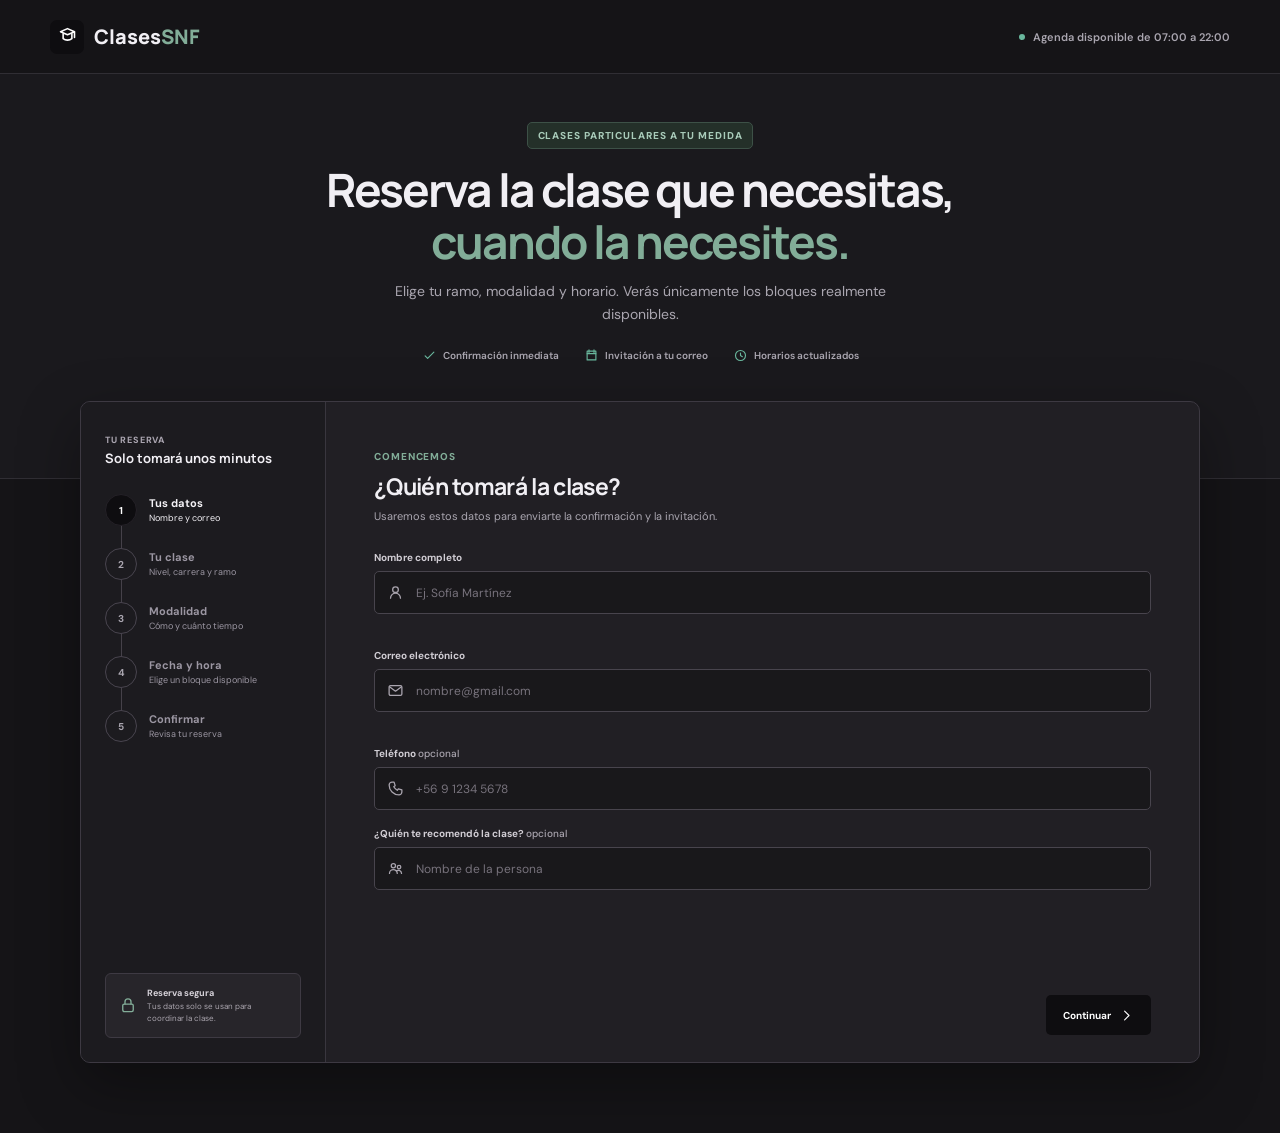
==== commit e12cf9b0: "Rename product to ClasesSNF" ====
--- a/index.html
+++ b/index.html
@@ -4,7 +4,7 @@
     <meta charset="UTF-8" />
     <meta name="viewport" content="width=device-width, initial-scale=1" />
     <meta name="description" content="Reserva una clase particular según tu carrera, ramo y disponibilidad." />
-    <title>ClaseLista · Agenda tu clase</title>
+    <title>ClasesSNF · Agenda tu clase</title>
     <link rel="preconnect" href="https://fonts.googleapis.com" />
     <link rel="preconnect" href="https://fonts.gstatic.com" crossorigin />
     <link href="https://fonts.googleapis.com/css2?family=DM+Sans:wght@400;500;600;700&family=Manrope:wght@600;700;800&display=swap" rel="stylesheet" />
@@ -12,11 +12,11 @@
   </head>
   <body>
     <header class="site-header">
-      <a class="brand" href="#" aria-label="ClaseLista">
+      <a class="brand" href="#" aria-label="ClasesSNF">
         <span class="brand-mark">
           <svg viewBox="0 0 24 24" aria-hidden="true"><path d="M4 6.5 12 3l8 3.5-8 3.5-8-3.5Z"/><path d="M7 9v5.5c2.8 2.2 7.2 2.2 10 0V9M20 7v6"/></svg>
         </span>
-        <span>Clase<span>Lista</span></span>
+        <span>Clases<span>SNF</span></span>
       </a>
       <div class="header-help">
         <span class="status-dot"></span>
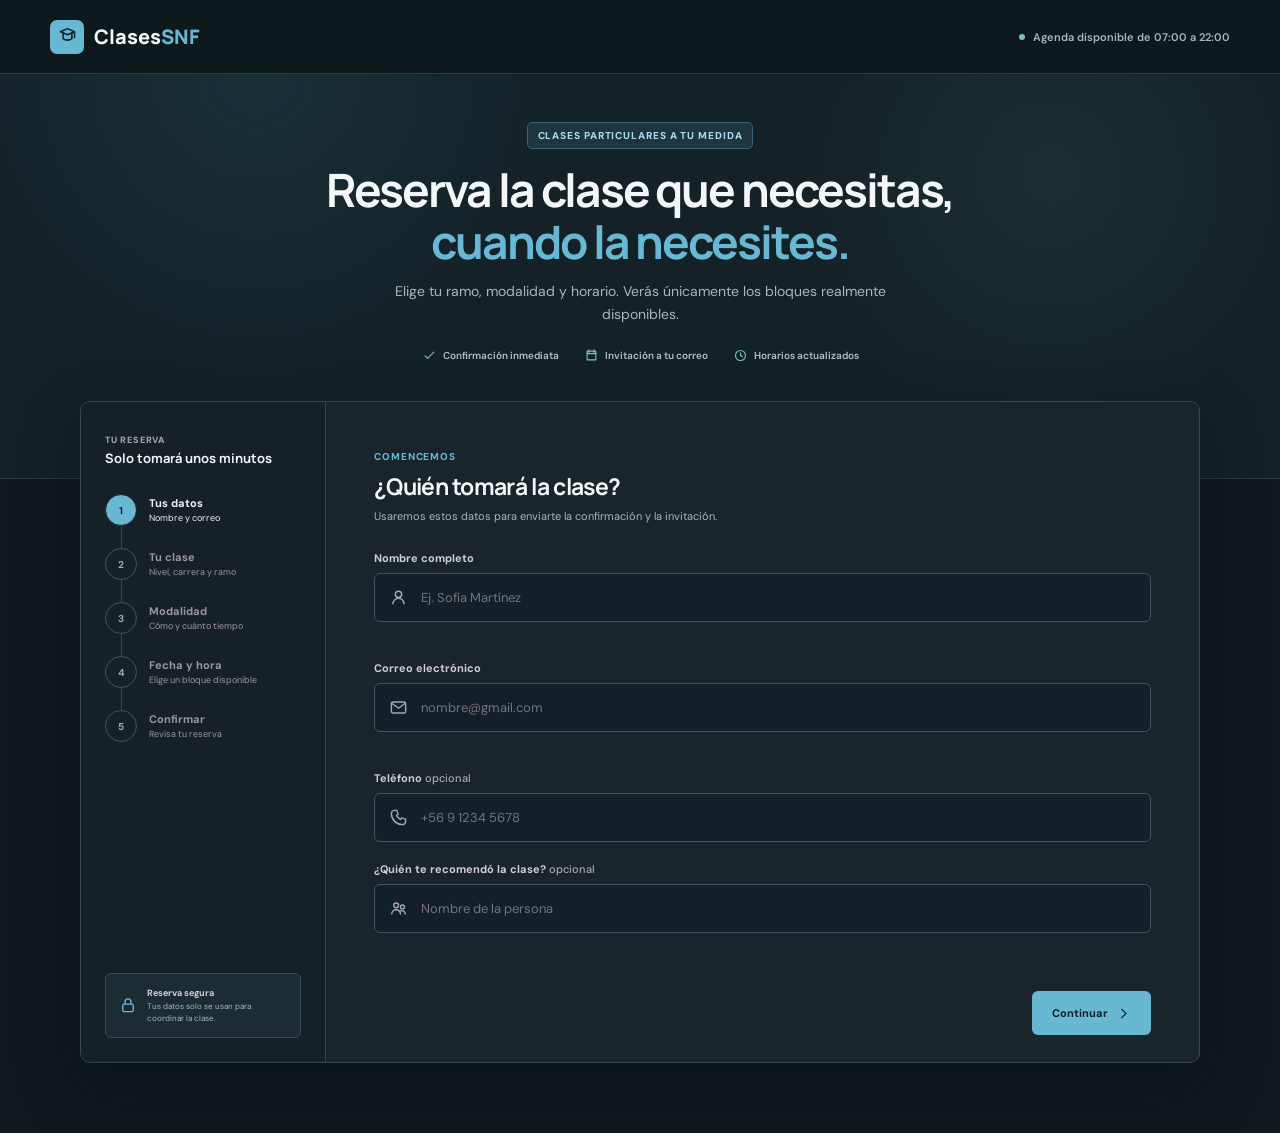
==== commit f308f8ee: "Bust cached frontend assets" ====
--- a/index.html
+++ b/index.html
@@ -8,7 +8,7 @@
     <link rel="preconnect" href="https://fonts.googleapis.com" />
     <link rel="preconnect" href="https://fonts.gstatic.com" crossorigin />
     <link href="https://fonts.googleapis.com/css2?family=DM+Sans:wght@400;500;600;700&family=Manrope:wght@600;700;800&display=swap" rel="stylesheet" />
-    <link rel="stylesheet" href="styles.css" />
+    <link rel="stylesheet" href="styles.css?v=20260621-2" />
   </head>
   <body>
     <header class="site-header">
@@ -160,6 +160,8 @@
                   <span>Carrera</span>
                   <select name="career" id="careerSelect">
                     <option value="">Selecciona tu carrera</option>
+                    <option value="Ingeniería Civil">Ingeniería Civil</option>
+                    <option value="Ingeniería Comercial">Ingeniería Comercial</option>
                   </select>
                   <small class="field-error"></small>
                 </label>
@@ -233,11 +235,29 @@
                 <small class="group-error"></small>
               </fieldset>
 
-              <label class="field location-field" id="locationField" hidden>
-                <span id="locationLabel">Lugar de la clase</span>
+              <label class="field location-field" id="universityLocationField" hidden>
+                <span>Lugar de la clase en la universidad</span>
                 <div class="input-wrap">
                   <svg viewBox="0 0 24 24"><path d="M20 10c0 5-8 11-8 11S4 15 4 10a8 8 0 1 1 16 0Z"/><circle cx="12" cy="10" r="2.5"/></svg>
-                  <input name="location" placeholder="Escribe la dirección o lugar" />
+                  <select name="universityLocation">
+                    <option value="">Selecciona una biblioteca</option>
+                    <option>Biblioteca Edificio A</option>
+                    <option>Biblioteca Edificio F</option>
+                    <option>Biblioteca Edificio C</option>
+                  </select>
+                </div>
+                <small class="field-error"></small>
+                <div class="important-notice location-note">
+                  <svg viewBox="0 0 24 24"><circle cx="12" cy="12" r="9"/><path d="M12 11v5M12 8h.01"/></svg>
+                  <span><strong>Importante</strong>Esta es la ubicación ideal, pero está sujeta a disponibilidad.</span>
+                </div>
+              </label>
+
+              <label class="field location-field" id="homeLocationField" hidden>
+                <span>Dirección de la clase</span>
+                <div class="input-wrap">
+                  <svg viewBox="0 0 24 24"><path d="M20 10c0 5-8 11-8 11S4 15 4 10a8 8 0 1 1 16 0Z"/><circle cx="12" cy="10" r="2.5"/></svg>
+                  <input name="homeLocation" placeholder="Calle, número y comuna" />
                 </div>
                 <small class="field-error"></small>
               </label>
@@ -286,6 +306,14 @@
                   </div>
                 </div>
               </div>
+              <div class="multi-booking-bar">
+                <div><strong>¿Quieres agendar más de una?</strong><span>Selecciona un horario y agrégalo. Luego puedes elegir otra fecha.</span></div>
+                <button type="button" id="addSessionButton" disabled><svg viewBox="0 0 24 24"><path d="M12 5v14M5 12h14"/></svg> Agregar esta clase</button>
+              </div>
+              <div class="selected-sessions" id="selectedSessions" hidden>
+                <div class="selected-sessions-heading"><strong>Clases seleccionadas</strong><span id="selectedSessionsCount"></span></div>
+                <div id="selectedSessionsList"></div>
+              </div>
               <small class="schedule-error" id="scheduleError"></small>
             </section>
 
@@ -300,6 +328,7 @@
                   <span class="summary-date"><strong id="summaryDay"></strong><small id="summaryMonth"></small></span>
                   <div><span id="summarySubject"></span><h3 id="summaryTitle"></h3><p id="summaryDateTime"></p></div>
                 </div>
+                <div class="summary-sessions" id="summarySessions" hidden></div>
                 <div class="summary-grid">
                   <div><svg viewBox="0 0 24 24"><circle cx="12" cy="12" r="8"/><path d="M12 8v4l3 2"/></svg><span>Duración<strong id="summaryDuration"></strong></span></div>
                   <div><svg viewBox="0 0 24 24"><path d="M20 10c0 5-8 11-8 11S4 15 4 10a8 8 0 1 1 16 0Z"/><circle cx="12" cy="10" r="2.5"/></svg><span>Modalidad<strong id="summaryModality"></strong></span></div>
@@ -338,6 +367,6 @@
     </dialog>
 
     <div class="toast" id="toast" role="status"></div>
-    <script src="app.js"></script>
+    <script src="app.js?v=20260621-2"></script>
   </body>
 </html>
--- a/styles.css
+++ b/styles.css
@@ -73,18 +73,25 @@
 .step-heading { margin-bottom: 28px; }
 .step-heading h2 { margin: 5px 0 7px; font-family: Manrope, sans-serif; font-size: 23px; letter-spacing: -.03em; }
 .step-heading p { margin: 0; color: var(--muted); font-size: 11px; }
-.field-grid, .conditional-fields { display: grid; grid-template-columns: 1fr 1fr; gap: 17px; }
-.field { display: grid; gap: 7px; }
+.field-grid, .conditional-fields { display: grid; grid-template-columns: 1fr 1fr; gap: 20px; }
+.field { display: grid; gap: 8px; }
 .field.full { grid-column: 1/-1; }
-.field > span, .choice-group legend { color: #5e5966; font-size: 10px; font-weight: 700; }
+.field > span, .choice-group legend { color: #5e5966; font-size: 11px; font-weight: 700; }
 .field > span b { color: #aaa5af; font-weight: 500; }
-.input-wrap { display: flex; align-items: center; gap: 10px; height: 43px; padding: 0 12px; border: 1px solid #d7d4da; border-radius: 5px; background: #fff; transition: .15s ease; }
+.input-wrap { display: flex; align-items: center; gap: 11px; height: 49px; padding: 0 14px; border: 1px solid #d7d4da; border-radius: 6px; background: #fff; transition: .15s ease; }
 .input-wrap:focus-within { border-color: #625778; box-shadow: 0 0 0 2px rgba(73,61,117,.08); }
-.input-wrap svg { width: 17px; flex: 0 0 auto; color: #aaa5af; }
-.input-wrap input { width: 100%; border: 0; outline: 0; color: var(--ink); background: transparent; font-size: 12px; }
+.input-wrap svg { width: 19px; flex: 0 0 auto; color: #aaa5af; }
+.input-wrap input { width: 100%; border: 0; outline: 0; color: var(--ink); background: transparent; font-size: 13px; }
+.input-wrap select { width:100%; height:100%; border:0; outline:0; color:var(--ink); background:transparent; font-size:13px; }
+.important-notice { display:flex; align-items:flex-start; gap:9px; padding:10px 11px; border:1px solid #7b6538; border-radius:5px; color:#f2dfb4; background:#362d1d; font-size:11px; font-weight:600; line-height:1.45; }
+.important-notice svg { width:18px; flex:0 0 auto; margin-top:1px; color:var(--amber); }
+.important-notice span { display:block; }
+.important-notice strong { display:block; margin-bottom:2px; color:#f0ca7d; font-size:9px; letter-spacing:.06em; text-transform:uppercase; }
+.location-note { margin-top:2px; }
 input::placeholder, textarea::placeholder { color: #b1adb7; }
 .field select, .field textarea { width: 100%; border: 1px solid #d7d4da; border-radius: 5px; outline: 0; color: var(--ink); background: #fff; font-size: 12px; }
-.field select { height: 43px; padding: 0 11px; }
+.field select { height: 49px; padding: 0 13px; font-size:13px; }
+.field select:disabled { color:#716d76; opacity:.65; cursor:not-allowed; }
 .field textarea { padding: 11px; resize: vertical; }
 .field select:focus, .field textarea:focus { border-color: #625778; box-shadow: 0 0 0 2px rgba(73,61,117,.08); }
 .field-error, .group-error, .schedule-error, .terms-error { min-height: 11px; color: var(--danger); font-size: 9px; }
@@ -94,32 +101,32 @@
 .choice-grid { display: grid; gap: 11px; }
 .choice-grid.two { grid-template-columns: 1fr 1fr; }
 .choice-grid.three { grid-template-columns: repeat(3, 1fr); }
-.choice-card { position: relative; display: flex; align-items: center; gap: 11px; min-height: 68px; padding: 12px; border: 1px solid #dcd9df; border-radius: 6px; cursor: pointer; transition: .15s ease; }
+.choice-card { position: relative; display: flex; align-items: center; gap: 14px; min-height: 86px; padding: 16px; border: 1px solid #dcd9df; border-radius: 7px; cursor: pointer; transition: .15s ease; }
 .choice-card:hover { border-color: #88828e; }
 .choice-card:has(input:checked) { border-color: #465e53; background: #f1f5f3; box-shadow: inset 3px 0 #527565; }
 .choice-card input { position: absolute; opacity: 0; }
-.choice-icon { display: grid; width: 36px; height: 36px; flex: 0 0 auto; place-items: center; border-radius: 5px; }
-.choice-icon svg { width: 19px; }
+.choice-icon { display: grid; width: 44px; height: 44px; flex: 0 0 auto; place-items: center; border-radius: 6px; }
+.choice-icon svg { width: 22px; }
 .choice-icon.coral { color: #74483f; background: #eee5e2; }
 .choice-icon.purple { color: var(--primary); background: #e3ebe7; }
 .choice-icon.blue { color: #3f596d; background: #e4e9ed; }
 .choice-icon.green { color: var(--green); background: #e2e9e6; }
 .choice-card > span:nth-of-type(2) { display: grid; gap: 2px; }
-.choice-card strong { font-size: 11px; }
-.choice-card small { color: var(--muted); font-size: 8px; }
+.choice-card strong { font-size: 13px; }
+.choice-card small { color: var(--muted); font-size: 9px; }
 .check { position: absolute; top: 9px; right: 9px; display: none; width: 15px; height: 15px; place-items: center; border-radius: 3px; color: #fff; background: #322d38; }
 .check::after { content: "✓"; font-size: 9px; font-style: normal; }
 .choice-card:has(input:checked) .check { display: grid; }
-.choice-card.vertical { min-height: 105px; flex-direction: column; justify-content: center; text-align: center; }
-.conditional-fields { margin: 3px 0 20px; padding: 17px; border: 1px solid #e1dfe3; border-radius: 6px; background: #f5f4f6; }
+.choice-card.vertical { min-height: 130px; flex-direction: column; justify-content: center; text-align: center; }
+.conditional-fields { margin: 3px 0 22px; padding: 20px; border: 1px solid #e1dfe3; border-radius: 7px; background: #f5f4f6; }
 .topic-field { margin-top: 6px; }
 .location-field { margin: -8px 0 20px; }
-.travel-quote { display:flex; align-items:center; gap:11px; margin:-8px 0 20px; padding:11px 13px; border:1px solid #3d5147; border-radius:5px; background:#202b25; }
+.travel-quote { display:flex; align-items:center; gap:11px; margin:-8px 0 20px; padding:11px 13px; border:1px solid #3b6979; border-radius:5px; background:#1b333d; }
 .travel-quote svg { width:22px; flex:0 0 auto; color:var(--primary); }
 .travel-quote div { display:grid; grid-template-columns:1fr auto; width:100%; gap:2px 10px; }
-.travel-quote span { color:#a8c3b6; font-size:9px; }
-.travel-quote strong { grid-row:1/3; grid-column:2; align-self:center; color:#c4dfd1; font:700 12px Manrope,sans-serif; }
-.travel-quote small { color:#7f9a8d; font-size:8px; }
+.travel-quote span { color:#add3e1; font-size:9px; }
+.travel-quote strong { grid-row:1/3; grid-column:2; align-self:center; color:#c9ebf5; font:700 12px Manrope,sans-serif; }
+.travel-quote small { color:#8eb0bc; font-size:8px; }
 .group-members { margin: -8px 0 22px; padding: 15px; border: 1px solid #dedbe1; border-radius: 6px; background: #f5f4f6; }
 .group-members-heading { display: flex; align-items: center; justify-content: space-between; gap: 12px; margin-bottom: 10px; }
 .group-members-heading > div { display: grid; gap: 2px; }
@@ -140,10 +147,10 @@
 .duration-grid label.disabled { opacity:.35; cursor:not-allowed; }
 .duration-grid label.disabled span { border-style:dashed; }
 .duration-grid input { position: absolute; opacity: 0; }
-.duration-grid span { display: grid; place-items: center; min-height: 62px; border: 1px solid #dcd9df; border-radius: 5px; transition: .15s ease; }
+.duration-grid span { display: grid; place-items: center; min-height: 76px; border: 1px solid #dcd9df; border-radius: 6px; transition: .15s ease; }
 .duration-grid input:checked + span { border-color: #3f3946; color: #302a39; background: #ebe8ee; box-shadow: inset 0 -2px var(--primary); }
-.duration-grid strong { font-size: 11px; }
-.duration-grid small { margin-top: -8px; color: var(--muted); font-size: 9px; }
+.duration-grid strong { font-size: 13px; }
+.duration-grid small { margin-top: -8px; color: var(--muted); font-size: 10px; }
 .price-note { margin: 9px 2px 0; color: var(--muted); font-size: 9px; }
 
 .schedule-step { padding-right: 36px; padding-left: 36px; }
@@ -171,8 +178,9 @@
 .time-heading div { display: grid; gap: 2px; }
 .time-heading span { color: #aaa5af; font-size: 8px; text-transform: uppercase; }
 .time-heading strong { font-size: 11px; text-transform: capitalize; }
-.availability-status { margin-bottom: 8px; color: var(--muted); font-size: 8px; }
+.availability-status { margin-bottom:8px; padding:7px 9px; border-radius:4px; color:var(--muted); background:#262429; font-size:10px; font-weight:600; line-height:1.35; }
 .availability-status.live { color: var(--green); }
+.availability-status.warning { color:#f2d79e; border:1px solid #745c2f; background:#332918; }
 .time-slots { display: grid; grid-template-columns: 1fr 1fr; gap: 7px; max-height: 255px; overflow-y: auto; padding-right: 2px; }
 .time-slot { height: 35px; border: 1px solid #d7d4da; border-radius: 4px; color: #4a464e; background: #fff; font-size: 9px; font-weight: 700; cursor: pointer; }
 .time-slot:hover { border-color: #77717c; }
@@ -182,6 +190,29 @@
 .slot-loading { grid-column: 1/-1; display: grid; min-height: 205px; place-items: center; color: var(--muted); font-size: 9px; }
 .slot-loading::before { width: 23px; height: 23px; margin-bottom: -70px; border: 2px solid #ddd8f2; border-top-color: var(--primary); border-radius: 50%; content: ""; animation: spin .7s linear infinite; }
 @keyframes spin { to { transform: rotate(360deg); } }
+.multi-booking-bar { display:flex; align-items:center; justify-content:space-between; gap:15px; margin-top:12px; padding:11px 13px; border:1px solid var(--line); border-radius:6px; background:#1b1a1e; }
+.multi-booking-bar > div { display:grid; gap:2px; }
+.multi-booking-bar strong { font-size:9px; }
+.multi-booking-bar span { color:var(--muted); font-size:8px; }
+.multi-booking-bar button { display:inline-flex; align-items:center; gap:6px; height:32px; padding:0 10px; border:0; border-radius:4px; color:#102019; background:var(--green); font-size:8px; font-weight:800; cursor:pointer; }
+.multi-booking-bar button:disabled { opacity:.35; cursor:not-allowed; }
+.multi-booking-bar button svg { width:13px; }
+.selected-sessions { margin-top:10px; overflow:hidden; border:1px solid #3d4942; border-radius:6px; background:#1b1e1c; }
+.selected-sessions-heading { display:flex; align-items:center; justify-content:space-between; padding:10px 12px; border-bottom:1px solid #343a36; }
+.selected-sessions-heading strong { font-size:9px; }
+.selected-sessions-heading span { color:var(--green); font-size:8px; }
+.selected-session { display:grid; grid-template-columns:1fr auto 25px; align-items:center; gap:9px; padding:9px 12px; border-top:1px solid #303632; }
+.selected-session:first-child { border-top:0; }
+.selected-session strong { display:block; font-size:9px; text-transform:capitalize; }
+.selected-session span { color:var(--muted); font-size:8px; }
+.selected-session button { display:grid; width:25px; height:25px; place-items:center; border:0; border-radius:4px; color:#8e8993; background:transparent; cursor:pointer; }
+.selected-session button:hover { color:var(--danger); background:#302326; }
+.selected-session button svg { width:13px; }
+.time-slot.added { color:#add2c0; border-color:#456052; background:#26382f; }
+.summary-sessions { padding:4px 18px 12px; background:#29272c; }
+.summary-session { display:flex; align-items:center; justify-content:space-between; gap:10px; padding:8px 0; border-top:1px solid #3a373e; }
+.summary-session span { color:#aaa5ae; font-size:8px; text-transform:capitalize; }
+.summary-session strong { font-size:9px; }
 
 .summary-card { overflow: hidden; border: 1px solid var(--line); border-radius: 7px; }
 .summary-main { display: flex; align-items: center; gap: 15px; padding: 18px; background: #f5f4f6; }
@@ -214,7 +245,7 @@
 .form-alert { min-height: 15px; margin: auto 48px 0; color: var(--danger); font-size: 9px; }
 .form-actions { display: flex; align-items: center; gap: 10px; padding: 15px 48px 27px; }
 .form-actions > span { flex: 1; }
-.button { display: inline-flex; align-items: center; justify-content: center; gap: 8px; height: 40px; padding: 0 17px; border: 0; border-radius: 5px; font-size: 10px; font-weight: 700; text-decoration: none; cursor: pointer; transition: .15s ease; }
+.button { display: inline-flex; align-items: center; justify-content: center; gap: 8px; height: 44px; padding: 0 20px; border: 0; border-radius: 6px; font-size: 11px; font-weight: 700; text-decoration: none; cursor: pointer; transition: .15s ease; }
 .button svg { width: 15px; }
 .button.primary { color: #fff; background: #29252d; }
 .button.primary:hover { background: var(--primary-dark); transform: translateY(-1px); }
@@ -264,13 +295,23 @@
   .step-heading { margin-bottom: 23px; }
   .step-heading h2 { font-size: 20px; }
   .field-grid, .conditional-fields { grid-template-columns: 1fr; }
+  .input-wrap, .field select { height: 47px; }
   .choice-grid.three { grid-template-columns: 1fr; }
-  .choice-card.vertical { min-height: 65px; flex-direction: row; justify-content: flex-start; text-align: left; }
+  .choice-card { min-height:76px; padding:13px; }
+  .choice-card.vertical { min-height:76px; flex-direction: row; justify-content: flex-start; text-align: left; }
+  .choice-icon { width:40px; height:40px; }
+  .choice-card strong { font-size:12px; }
   .duration-grid { gap: 6px; }
+  .duration-grid span { min-height:68px; }
   .calendar { padding: 14px 10px; }
   .calendar-day { width: 33px; height: 33px; }
   .form-actions { padding: 14px 20px 22px; }
   .form-alert { margin-right: 20px; margin-left: 20px; }
+}
+
+@media (max-width: 520px) {
+  .multi-booking-bar { align-items:stretch; flex-direction:column; }
+  .multi-booking-bar button { justify-content:center; width:100%; }
 }
 
 @media (max-width: 420px) {
@@ -278,7 +319,7 @@
   .hero > div > p { font-size: 12px; }
   .trust-row span:last-child { display: none; }
   .choice-grid.two { grid-template-columns: 1fr; }
-  .choice-card { min-height: 62px; }
+  .choice-card { min-height: 72px; }
   .summary-grid { grid-template-columns: 1fr; }
   .summary-grid > div { padding: 9px 5px; }
   .form-actions .button { padding: 0 13px; }
@@ -291,27 +332,29 @@
 /* Tema oscuro */
 :root {
   color-scheme: dark;
-  --ink: #f1eff4;
-  --muted: #aaa6b0;
-  --line: #39363e;
-  --surface: #211f24;
-  --soft: #29272c;
-  --primary: #82ad98;
-  --primary-dark: #6f9985;
-  --primary-soft: #293b33;
-  --green: #69b79d;
-  --danger: #ef8b92;
-  --shadow: 0 22px 60px rgba(0, 0, 0, .34);
+  --ink: #f3f7f8;
+  --muted: #a8b7bd;
+  --line: #34444b;
+  --surface: #19252b;
+  --soft: #223139;
+  --primary: #68b8d4;
+  --primary-dark: #4f9fbc;
+  --primary-soft: #203d48;
+  --green: #77c7a7;
+  --amber: #e8bd68;
+  --coral: #e98c7d;
+  --danger: #f08d97;
+  --shadow: 0 22px 60px rgba(0, 10, 16, .38);
 }
 
 html,
 body {
-  background: #151417;
+  background: #10191e;
 }
 
 .site-header {
-  border-color: #302e34;
-  background: rgba(22, 21, 24, .96);
+  border-color: #2b3b43;
+  background: rgba(15, 25, 30, .96);
 }
 
 .brand,
@@ -333,7 +376,8 @@
 .calendar-day.selected,
 .time-slot.selected,
 .summary-date {
-  background: #0e0d10;
+  color:#102027;
+  background: var(--primary);
 }
 
 .header-help,
@@ -346,28 +390,31 @@
 }
 
 .hero {
-  border-color: #302e34;
-  background: #1a191d;
+  border-color: #2b3b43;
+  background:
+    radial-gradient(circle at 20% 0%, rgba(67, 142, 169, .13), transparent 28%),
+    radial-gradient(circle at 82% 25%, rgba(119, 199, 167, .08), transparent 24%),
+    #142127;
 }
 
 .pill {
-  color: #a8cbb9;
-  border-color: #3d5147;
-  background: #243029;
+  color: #a9dded;
+  border-color: #3a6675;
+  background: #1d3640;
 }
 
 .trust-row {
-  color: #aaa6b0;
+  color: #b2c1c7;
 }
 
 .booking-shell {
-  border-color: #3d3942;
+  border-color: #344952;
   background: var(--surface);
 }
 
 .steps-panel {
   border-color: var(--line);
-  background: #1c1b1f;
+  background: #152127;
 }
 
 .steps::before {
@@ -375,9 +422,9 @@
 }
 
 .steps i {
-  color: #aaa6b0;
-  border-color: #49454f;
-  background: #1c1b1f;
+  color: #9caeb5;
+  border-color: #40535c;
+  background: #152127;
 }
 
 .steps li.active {
@@ -385,8 +432,8 @@
 }
 
 .steps li.complete i {
-  border-color: #536a5f;
-  background: #29372f;
+  border-color: #446e7d;
+  background: #203b46;
 }
 
 .steps li.complete i::after,
@@ -399,9 +446,9 @@
 }
 
 .secure-note {
-  color: #aaa5ae;
-  border-color: #3e3a43;
-  background: #27252a;
+  color: #a9b9bf;
+  border-color: #394c54;
+  background: #1d2b32;
 }
 
 .secure-note strong {
@@ -410,7 +457,7 @@
 
 .mobile-progress {
   border-color: var(--line);
-  background: #1c1b1f;
+  background: #152127;
 }
 
 .progress-track {
@@ -426,15 +473,15 @@
 .field select,
 .field textarea {
   color: var(--ink);
-  border-color: #48444d;
-  background: #19181b;
+  border-color: #40545d;
+  background: #132027;
 }
 
 .input-wrap:focus-within,
 .field select:focus,
 .field textarea:focus {
-  border-color: #719884;
-  box-shadow: 0 0 0 2px rgba(130, 173, 152, .12);
+  border-color: var(--primary);
+  box-shadow: 0 0 0 3px rgba(104, 184, 212, .13);
 }
 
 .input-wrap input {
@@ -448,20 +495,20 @@
 
 .choice-card,
 .duration-grid span {
-  border-color: #48444d;
-  background: #201e23;
+  border-color: #3e525b;
+  background: #17262d;
 }
 
 .choice-card:hover,
 .time-slot:hover {
-  border-color: #81778d;
+  border-color: #5f9cb2;
 }
 
 .choice-card:has(input:checked),
 .duration-grid input:checked + span {
-  color: #eeeaf4;
-  border-color: #9184c8;
-  background: #302c39;
+  color: #edf9fc;
+  border-color: var(--primary);
+  background: #203b46;
 }
 
 .choice-card:has(input:checked) {
@@ -475,33 +522,33 @@
 }
 
 .choice-icon.coral {
-  color: #d59a8e;
-  background: #3b2b29;
+  color: #f2a798;
+  background: #422e2b;
 }
 
 .choice-icon.purple {
-  color: #9dc8b2;
-  background: #293a32;
+  color: #95d5e9;
+  background: #223c46;
 }
 
 .choice-icon.blue {
-  color: #91b4cc;
-  background: #29343c;
+  color: #8dcce4;
+  background: #203946;
 }
 
 .choice-icon.green {
-  color: #81c0aa;
-  background: #273a34;
+  color: #96d9bd;
+  background: #233b32;
 }
 
 .conditional-fields {
-  border-color: #3d3942;
-  background: #1b1a1e;
+  border-color: #364a53;
+  background: #142229;
 }
 
 .group-members {
-  border-color: #3d4942;
-  background: #1b1e1c;
+  border-color: #38524a;
+  background: #172820;
 }
 
 .group-members-heading button {
@@ -511,12 +558,12 @@
 
 .schedule-layout,
 .summary-card {
-  border-color: #45414a;
+  border-color: #3b5059;
 }
 
 .calendar {
   border-color: var(--line);
-  background: #211f24;
+  background: #19262d;
 }
 
 .calendar-header button:hover,
@@ -529,7 +576,7 @@
 }
 
 .calendar-day:hover:not(:disabled) {
-  background: #393442;
+  background: #254653;
 }
 
 .calendar-day.today {
@@ -542,22 +589,22 @@
 }
 
 .time-panel {
-  background: #1b1a1e;
+  background: #142229;
 }
 
 .time-slot {
-  color: #d7d3da;
-  border-color: #48444d;
-  background: #262429;
+  color: #dbe8ec;
+  border-color: #3e535c;
+  background: #1c2c33;
 }
 
 .summary-main,
 .summary-total {
-  background: #29272c;
+  background: #203138;
 }
 
 .summary-grid {
-  background: #211f24;
+  background: #19262d;
 }
 
 .summary-grid > div {
@@ -582,9 +629,9 @@
 }
 
 .calendar-notice {
-  color: #beb9c3;
-  border-color: #45404f;
-  background: #2b2832;
+  color: #c5dce4;
+  border-color: #3f6675;
+  background: #1c3641;
 }
 
 .button.back {
@@ -593,7 +640,7 @@
 
 .success-dialog {
   color: var(--ink);
-  background: #211f24;
+  background: #19262d;
 }
 
 .success-details {
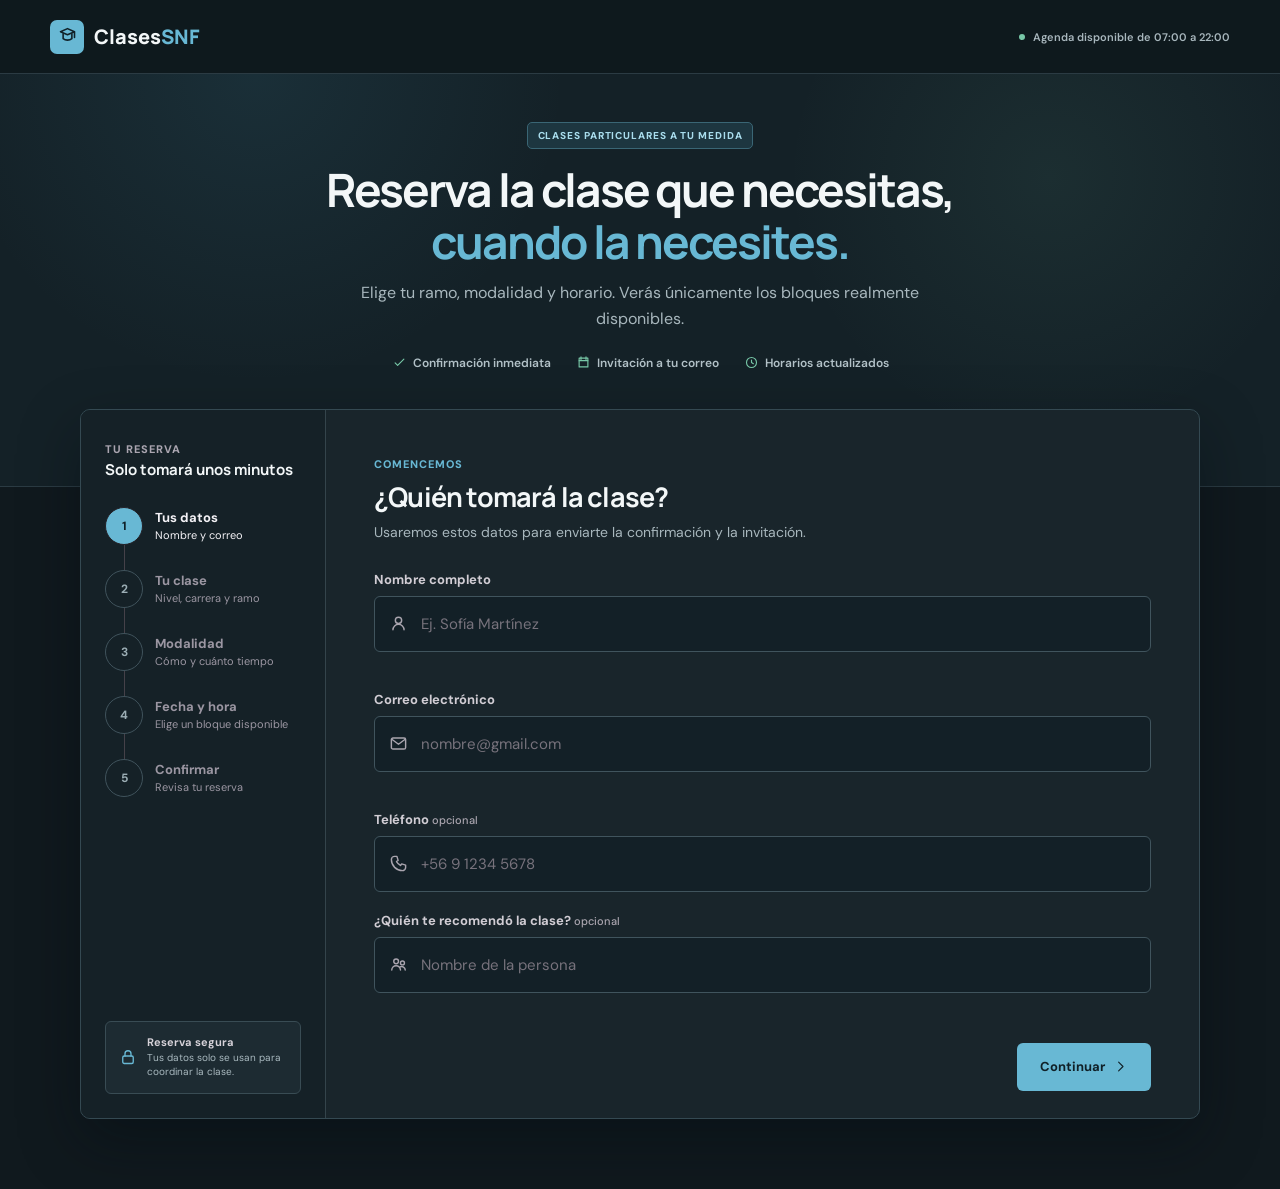
==== commit 0454d998: "Increase typography and selection card scale" ====
--- a/index.html
+++ b/index.html
@@ -8,7 +8,7 @@
     <link rel="preconnect" href="https://fonts.googleapis.com" />
     <link rel="preconnect" href="https://fonts.gstatic.com" crossorigin />
     <link href="https://fonts.googleapis.com/css2?family=DM+Sans:wght@400;500;600;700&family=Manrope:wght@600;700;800&display=swap" rel="stylesheet" />
-    <link rel="stylesheet" href="styles.css?v=20260621-2" />
+    <link rel="stylesheet" href="styles.css?v=20260621-3" />
   </head>
   <body>
     <header class="site-header">
@@ -367,6 +367,6 @@
     </dialog>
 
     <div class="toast" id="toast" role="status"></div>
-    <script src="app.js?v=20260621-2"></script>
+    <script src="app.js?v=20260621-3"></script>
   </body>
 </html>
--- a/styles.css
+++ b/styles.css
@@ -329,6 +329,81 @@
   *, *::before, *::after { scroll-behavior: auto !important; animation-duration: .01ms !important; transition-duration: .01ms !important; }
 }
 
+/* Escala de lectura amplia */
+.hero > div > p { font-size:16px; }
+.trust-row { font-size:12px; }
+.steps-intro span, .eyebrow, .step-kicker { font-size:11px; }
+.steps-intro strong { font-size:15px; }
+.steps { gap:25px; }
+.steps i { width:38px; height:38px; font-size:12px; }
+.steps::before { left:19px; }
+.steps strong { font-size:13px; }
+.steps span { font-size:11px; }
+.secure-note strong { font-size:11px; }
+.secure-note span { font-size:10px; }
+.step-heading h2 { font-size:27px; }
+.step-heading p { font-size:14px; line-height:1.5; }
+.field > span, .choice-group legend { font-size:13px; }
+.field > span b { font-size:11px; }
+.input-wrap { height:56px; }
+.input-wrap input, .input-wrap select, .field select, .field textarea { font-size:15px; }
+.field select { height:56px; }
+.field textarea { padding:14px; }
+.choice-card { min-height:108px; padding:20px; gap:16px; }
+.choice-icon { width:52px; height:52px; }
+.choice-icon svg { width:26px; }
+.choice-card strong { font-size:16px; }
+.choice-card small { margin-top:3px; font-size:12px; line-height:1.35; }
+.choice-card.vertical { min-height:150px; }
+.check { width:20px; height:20px; }
+.check::after { font-size:12px; }
+.conditional-fields { padding:23px; }
+.duration-grid span { min-height:90px; }
+.duration-grid strong { font-size:15px; }
+.duration-grid small, .price-note { font-size:12px; }
+.group-members-heading strong { font-size:13px; }
+.group-members-heading span, .group-members-heading button { font-size:11px; }
+.member-email-row .input-wrap { height:48px; }
+.important-notice { padding:14px; font-size:14px; }
+.important-notice strong { font-size:11px; }
+.calendar-header strong { font-size:15px; }
+.weekdays span { font-size:10px; }
+.calendar-day { width:40px; height:40px; font-size:13px; }
+.calendar-legend, .availability-status { font-size:11px; }
+.time-heading span { font-size:10px; }
+.time-heading strong { font-size:13px; }
+.time-slot { height:42px; font-size:12px; }
+.multi-booking-bar strong, .selected-sessions-heading strong { font-size:12px; }
+.multi-booking-bar span, .selected-session span, .selected-sessions-heading span { font-size:10px; }
+.multi-booking-bar button { height:38px; font-size:10px; }
+.selected-session strong { font-size:12px; }
+.summary-main > div > span { font-size:10px; }
+.summary-main h3 { font-size:18px; }
+.summary-main p { font-size:11px; }
+.summary-grid span { font-size:10px; }
+.summary-grid strong { font-size:12px; }
+.summary-total span { font-size:12px; }
+.summary-total small, .terms, .calendar-notice { font-size:10px; }
+.button { height:48px; padding:0 23px; font-size:13px; }
+.form-error, .field-error, .group-error, .schedule-error, .terms-error, .group-members-error { font-size:11px; }
+
+@media (max-width: 650px) {
+  .hero > div > p { font-size:14px; }
+  .step-heading h2 { font-size:23px; }
+  .step-heading p { font-size:12px; }
+  .field > span, .choice-group legend { font-size:12px; }
+  .input-wrap, .field select { height:53px; }
+  .input-wrap input, .input-wrap select, .field select, .field textarea { font-size:14px; }
+  .choice-card, .choice-card.vertical { min-height:90px; padding:16px; }
+  .choice-icon { width:46px; height:46px; }
+  .choice-card strong { font-size:14px; }
+  .choice-card small { font-size:11px; }
+  .duration-grid span { min-height:78px; }
+  .duration-grid strong { font-size:13px; }
+  .duration-grid small { font-size:10px; }
+  .button { height:46px; font-size:12px; }
+}
+
 /* Tema oscuro */
 :root {
   color-scheme: dark;
